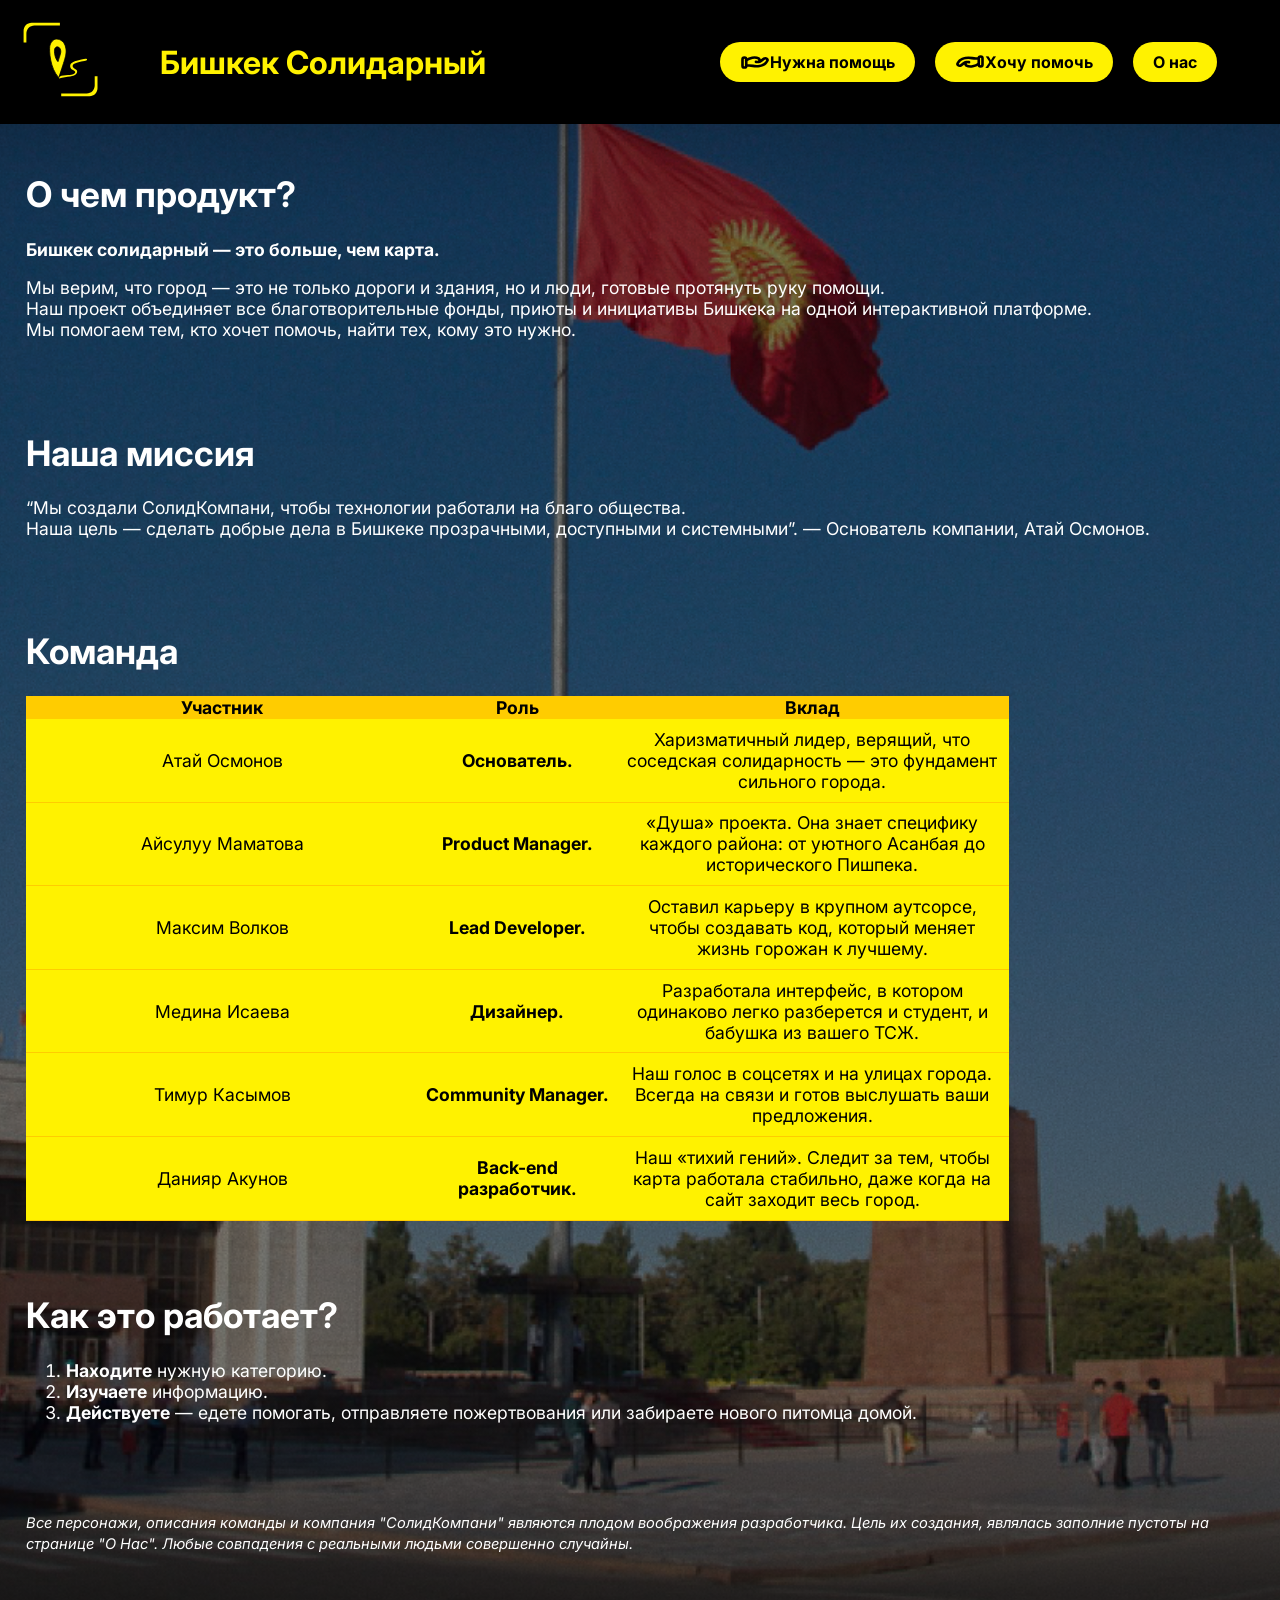
==== data/pages/about.html @ 1b4a011f "Добавление сайта Добавили в основном уже готовый сайт. В планах добавить мелочи для более лучшего ис" ====
<!DOCTYPE html>
<html lang="en">
<head>
    <meta charset="UTF-8">
    <meta name="viewport" content="width=device-width, initial-scale=1.0">
    <title>Бишкек Солидарный — О нас</title>
    <link rel="icon" type="image/x-icon" href="../image/site/logo.svg">
    <link rel="stylesheet" href="../../style.css">
    <!-- Шрифты для текстов -->
    <link rel="preconnect" href="https://fonts.googleapis.com">
    <link rel="preconnect" href="https://fonts.gstatic.com" crossorigin>
    <link href="https://fonts.googleapis.com/css2?family=Inter:ital,opsz,wght@0,14..32,100..900;1,14..32,100..900&display=swap" rel="stylesheet">
</head>
<body>
    <div class="one-block">
        <!-- 1. Хедер с лого и кнопками -->
        <header class="header">
            <div class="name-logo">
                <div class="logo">
                    <a href="../../index.html">
                        <img src="../image/site/logo.svg" width=80px>
                    </a>
                </div><h1>Бишкек Солидарный</h1>
            </div>
            <nav class="nav-buttons">
                <a href="./helpMe.html" class="btn-yellow">
                    <div class="btn-image">
                        <img src="../image/site/solar_hand-top.svg" width=30px>
                        Нужна помощь
                    </div>
                </a>
                <a href="./helpHim.html" class="btn-yellow">
                    <div class="btn-image">
                        <img src="../image/site/solar_hand-bottom.svg" width=30px>
                        Хочу помочь
                    </div>
                </a>
                <a href="./about.html" class="btn-yellow">О нас</a>
            </nav>
        </header>
        <!-- Блок ниже полностью выдуман, ничего что есть ниже не существует -->
        <div style="padding: 2%; font-size: 1.1em;">
            <div style="padding-bottom: 50px;">
                <h1>О чем продукт?</h1>
                <b>Бишкек солидарный — это больше, чем карта.</b>
                <p>Мы верим, что город — это не только дороги и здания, но и люди, готовые протянуть руку помощи.<br>
                    Наш проект объединяет все благотворительные фонды, приюты и инициативы Бишкека на одной интерактивной платформе.<br>
                    Мы помогаем тем, кто хочет помочь, найти тех, кому это нужно.</p>
            </div>

            <div style="padding-bottom: 50px;">
                <h1>Наша миссия</h1>
                <p><q>Мы создали СолидКомпани, чтобы технологии работали на благо общества.<br>
                    Наша цель — сделать добрые дела в Бишкеке прозрачными, доступными и системными</q>. — Основатель компании, Атай Осмонов.</p>
            </div>

            <div style="padding-bottom: 50px;">
                <h1>Команда</h1>
                <table class="markers-table" style="width: 80%; border-collapse: collapse;">
                    <thead>
                        <tr style="background: #ffcc00;">
                            <th style="width: 40%;">Участник</th>
                            <th style="width: 20%;">Роль</th>
                            <th>Вклад</th>
                        </tr>
                    </thead>
                    <tbody id="table-body" style="text-align: center;">
                        <tr>
                            <td>Атай Осмонов</td>
                            <td><b>Основатель.</b></td>
                            <td style="padding: 1%;">Харизматичный лидер, верящий, что соседская солидарность — это фундамент сильного города.</td>
                        </tr>
                        <tr>
                            <td>Айсулуу Маматова</td>
                            <td><b>Product Manager.</b></td>
                            <td style="padding: 1%;">«Душа» проекта. Она знает специфику каждого района: от уютного Асанбая до исторического Пишпека.</td>
                        </tr>
                        <tr>
                            <td>Максим Волков</td>
                            <td><b>Lead Developer.</b></td>
                            <td style="padding: 1%;">Оставил карьеру в крупном аутсорсе, чтобы создавать код, который меняет жизнь горожан к лучшему.</td>
                        </tr>
                        <tr>
                            <td>Медина Исаева</td>
                            <td><b>Дизайнер.</b></td>
                            <td style="padding: 1%;">Разработала интерфейс, в котором одинаково легко разберется и студент, и бабушка из вашего ТСЖ.</td>
                        </tr>
                        <tr>
                            <td>Тимур Касымов</td>
                            <td><b>Community Manager.</b></td>
                            <td style="padding: 1%;">Наш голос в соцсетях и на улицах города. Всегда на связи и готов выслушать ваши предложения.</td>
                        </tr>
                        <tr>
                            <td>Данияр Акунов</td>
                            <td><b>Back-end разработчик.</b></td>
                            <td style="padding: 1%;">Наш «тихий гений». Следит за тем, чтобы карта работала стабильно, даже когда на сайт заходит весь город.</td>
                        </tr>
                    </tbody>
                </table>
            </div>

            <div style="padding-bottom: 50px;">
                <h1>Как это работает?</h1>
                <ol style="padding-bottom: 20px;">
                    <li><b>Находите</b> нужную категорию.</li>
                    <li><b>Изучаете</b> информацию.</li>
                    <li><b>Действуете</b> — едете помогать, отправляете пожертвования или забираете нового питомца домой.</li>
                </ol>
            </div>

            <small><i>Все персонажи, описания команды и компания "СолидКомпани" являются плодом воображения разработчика. Цель их создания, являлась заполние пустоты на странице "О Нас". Любые совпадения с реальными людьми совершенно случайны.</i></small>
        </div>
    
    <script src="../../main.js" defer></script>
</body>
</html>
---- style.css ----
* {
    box-sizing: border-box;
}

html, body {
    overflow-x: hidden; /* Запрещает горизонтальную прокрутку */
    width: 100%;
    margin: 0;
    padding: 0;
}

body {
    font-family: 'Inter', sans-serif;
    background-color: black;
    color: white;
}

.one-block {
    background-image: linear-gradient(rgba(0, 0, 0, 0.5), rgba(0, 0, 0, 0.5)), url(data/image/site/bishkek1.png);
    background-size: cover;
    background-position: center center;
    background-repeat: no-repeat;
    width: 100%;
    /* height: 100vh; */
    height: auto;
    min-height: 100vh; /* Пусть тянется, если контента много */
    padding-bottom: 50px; /* Добавим места снизу */
}

.one-block.map-page {
    height: 100vh; 
}

/* Плашка сверху(Я забыл название) */
.header {
    background-color: black;
    color:#fff200;
    display: flex;
    justify-content: space-between;
    position: sticky;
    top: 0;
    z-index: 1002;

}

.logo {
    margin-right: 40px;
    padding: 20px;
}

.name-logo {
    display: flex;
    align-items: center;
}

.nav-buttons {
    display: flex;
    align-items: center;
    gap: 20px;
    margin-right: 7vh;
}

.btn-yellow {
    display: inline-block;
    text-decoration: none;  
    background-color: #fff200;
    color: black;
    border-radius: 20px;
    padding: 10px 20px;
    font-weight: bold;
    text-align: center;
    cursor: pointer;
    transition: background-color 0.3s;
}

.btn-yellow:hover {
    background-color: #ffaa00;
}

.btn-image {
    display: flex;
    justify-content: center;
    align-items: center;
}

/* Главный экран */
.hero {
    margin: 40px;
}

.steps {
    margin-top: 50px;
    display: flex;
    justify-content: space-evenly;
    
}

.step-card {
    min-width: 25%;
    max-width: 25%;
    font-size: 1.5em;
    display: flex;
    flex-direction: column;
    background: rgba(255, 255, 255, 0.1);
    backdrop-filter: blur(10px);
    border: 1px solid rgba(255, 255, 255, 0.2);
    border-radius: 30px;
    padding: 30px;
}

.zag {
    display: flex;
    justify-content: center;
    align-items: center;
    margin-bottom: 4vh;
}

.mini-image {
    width: 4vh;
    margin-right: 3vh;
}

/* Актуальные сборы */

/* Контейнер для заголовка, чтобы центрировать его */
.title-container {
    margin-top: 10vh;
    text-align: center;
    width: 100%;
}

.section-title {
    background-color: #fff200;
    color: black;
    padding: 15px 40px;
    border-radius: 50px;
    display: inline-block;
    width: 80%;
    margin: 40px auto;
    font-weight: bold;
}

.slider {
    display: flex;
    justify-content: center;
    align-items: center;
}

.cards-wrapper {
    display: flex;
    gap: 30px;
}

.yellow-card {
    background-color: #fff200;
    color: black;
    width: 250px;
    padding: 20px;
    border-radius: 30px; 
    display: flex;
    flex-direction: column;
    align-items: center;
    text-align: center;
}

.white-square {
    background-color: white;
    width: 100%;
    aspect-ratio: 1 / 1;
    border-radius: 20px;
    margin-bottom: 15px;
}

.yellow-card h3 {
    margin: 10px 0;
    font-size: 1.2em;
}

.yellow-card p {
    font-size: 0.9em;
}


.arrow {
    background-color: #fff200;
    border: none;
    border-radius: 50%;
    width: 40px;
    height: 40px;
    cursor: pointer;
    font-weight: bold;
    margin: 2%;
}

/* Статистика */
.stats-grid {
    display: flex;
    justify-content: center;
}

.stat-item {
    background-color: #fff200;
    color: black;
    border-radius: 30px;
    display: flex;
    flex-direction: column;
    align-items: center;
    text-align: center;
    margin-right: 4vw;
    min-width: 15vw;
}

.stat-item b {
    font-size: 2em;
}

.stat-item p {
    font-size: 1.2em;
}

/* Консультация */

.feedback-container {
    display: flex;
    justify-content: center;
}

.feedback-form {
    background-color: #fff200;
    color: black;
    border-radius: 30px;
    display: flex;
    flex-direction: row;
    align-items: flex-start;
    padding: 30px;
    gap: 20px;
}

.name-go {
    display: flex;
    flex-direction: column;
    gap: 10px;
    width: 250px;
}

.name-go input, 
.feedback-form textarea {
    padding: 10px;
    border-radius: 10px;
    border: 1px solid #ccc;
}

.feedback-form textarea {
    height: 100px;
    flex-grow: 1;
}

/* Подвал */
.footer {
    margin-top: 10vh;
    background-color: #fff200;
    color:black;
    display: flex;
    justify-content: space-between;
}

.company {
    display: flex;
    flex-direction: column;
    align-items: center;
}

.name-logo-foot {
    display: flex;
    align-items: center;
    background-color: black;
    color: #fff200;
    border-radius: 30px;
    margin: 20px;
}

.contacts {
    display: flex;
    flex-direction: column;
    margin: 20px;
    margin-right: 50px;
}

.form-container {
    display: none;
    position: absolute;
    top: 20%;
    left: 50%;
    transform: translate(-50%, -20%);
    z-index: 1000;
    background: #fff200;
    color: black;
    padding: 20px;
    border-radius: 8px;
    box-shadow: 0 2px 10px rgba(0,0,0,0.3);
}

/* Таблица */
.markers-table {
    width: 100%;
    border-collapse: collapse;
    background: #fff200;
    color: black;
}

.edit-modal {
    display:none;
    position: fixed;
    top: 50%;
    left: 50%;
    transform: translate(-50%, -50%);
    background: white;
    padding: 20px;
    border: 2px solid black; 
    z-index: 2000;
}

.markers-table td {
    border-bottom: 1px solid #ffcc00; /* линии как "----" */
    padding: 15px 5px; /* Увеличиваем отступы, чтобы текст не прилипал к линиям */
}

.markers-table tr:hover {
    background-color: #fff950; /* Подсветка при наведении, чтобы было еще удобнее */
}

/* Вопросы */
.quiz-card {
    max-width: 600px;
    margin: 50px auto;
    padding: 30px;
    background: black;
    border-radius: 15px;
    box-shadow: 0 4px 15px rgba(0,0,0,0.1);
    text-align: center;
}
.option-btn {
    display: block;
    width: 100%;
    padding: 15px;
    margin: 10px 0;
    background: #fdf2a4; /* Твой желтый */
    border: none;
    border-radius: 8px;
    cursor: pointer;
    font-size: 16px;
    transition: 0.3s;
}
.option-btn:hover { background: #f7e04b; }
.fund-result {
    border-left: 5px solid #f7e04b;
    padding: 15px;
    margin: 15px 0;
    background: #888888;
    text-align: left;
}


/* Телефон */
/* Стили для телефона (экран меньше 768px) */
@media (max-width: 768px) {
    .header {
        flex-direction: column; /* Шапка в два этажа */
        align-items: center;
        padding-bottom: 15px;
    }

    .nav-buttons {

        margin-right: 0; /* Убираем отступ, центрируем */
        flex-wrap: wrap; /* Кнопки переносятся, если не влезают */
        justify-content: center;
        gap: 10px;
    }

    .name-logo h1 {
        font-size: 1.2rem;
    }

    .logo {
        margin-right: auto;
        padding: 1%;
    }

    .btn-yellow {
        padding: 8px 15px;
        font-size: 14px;
        flex: 0;
        max-width: 150px;
    }

    /* Главный экран: карточки шагов в колонку */
    .steps {
        flex-direction: column;
        align-items: center;
        gap: 20px;
        width: 100%;
        padding: 0 20px;
    }

    .step-card {
        width: 100%;
        min-width: 100%;
        max-width: 100%;
        font-size: 1em;
        padding: 20px;
        /* box-sizing: border-box; */
    }

    /* Статистика в колонку */
    .stats-grid {
        flex-direction: column;
        align-items: center;
        gap: 15px;
    }

    .stat-item {
        width: 80%; /* Широкие плашки на мобилке */
        margin-right: 0;
    }

    .hero {
        margin: 15px; /* Уменьшаем внешние отступы */
    }

    .zag {
        font-size: 1.2em;
        margin-bottom: 15px;
    }

    .mini-image {
        width: 30px; /* Фиксированный размер иконки, чтобы не прыгала */
        margin-right: 15px
    }

    .feedback-form {
        flex-direction: column-reverse; /* Всё в один столбик */
        width: 90%;
    }

    .name-go {
        width: 100%;
    }

    .feedback-form textarea {
        width: 100%;
        min-height: 150px;
    }

    .cards-wrapper {
        flex-direction: column; /* Просто выстроим их в ряд для начала */
        align-items: center;
    }
    
    .yellow-card {
        width: 80%; /* На весь экран телефона */
    }

    .arrow {
        display: none; /* Стрелки на мобильном слайдере в таком виде не нужны */
    }
    
    /* Подвал */
    .footer {
        flex-direction: column;
        align-items: center;
        justify-content: center;
        padding: 20px 0;
    }

    .company {
        display: flex;
        flex-direction: column;
        align-items: center;
    }

    .name-logo-foot {
        margin: 10px 0;
        width: 90%;
        justify-content: center;
    }

    .contacts {
        margin-top: 20px;
        margin-right: 0;
    }

    .form-container {
        display: none;
        position: absolute;
        top: 20%;
        left: 50%;
        transform: translate(-50%, -20%);
        z-index: 1000;
        background: #fff200;
        color: black;
        padding: 20px;
        border-radius: 8px;
        box-shadow: 0 2px 10px rgba(0,0,0,0.3);
    }
}
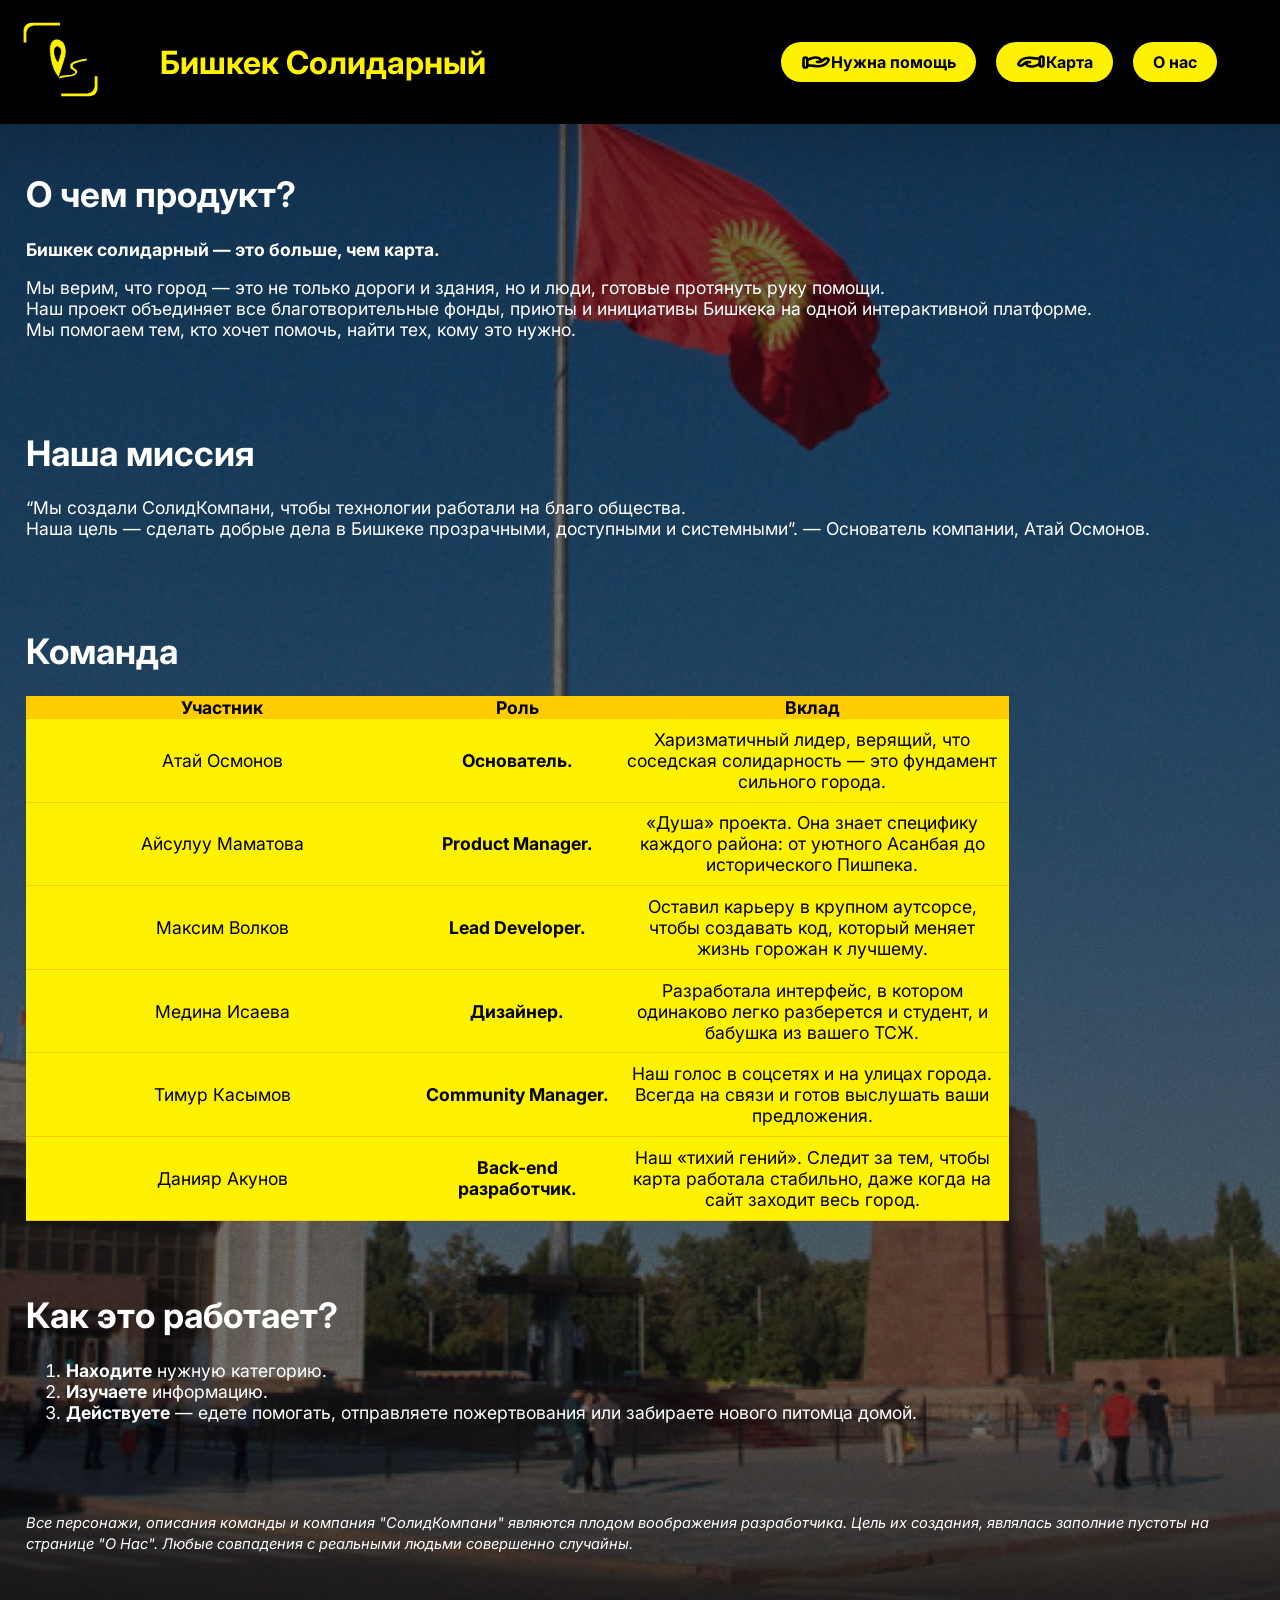
==== commit 28989c06: "Обновление. - Добавили свои иконки для карты. - Изменили "Хочу помочь" на "Карта". - Добавили катего" ====
--- a/data/pages/about.html
+++ b/data/pages/about.html
@@ -32,7 +32,7 @@
                 <a href="./helpHim.html" class="btn-yellow">
                     <div class="btn-image">
                         <img src="../image/site/solar_hand-bottom.svg" width=30px>
-                        Хочу помочь
+                        Карта
                     </div>
                 </a>
                 <a href="./about.html" class="btn-yellow">О нас</a>
--- a/style.css
+++ b/style.css
@@ -21,7 +21,6 @@
     background-position: center center;
     background-repeat: no-repeat;
     width: 100%;
-    /* height: 100vh; */
     height: auto;
     min-height: 100vh; /* Пусть тянется, если контента много */
     padding-bottom: 50px; /* Добавим места снизу */
@@ -40,7 +39,6 @@
     position: sticky;
     top: 0;
     z-index: 1002;
-
 }
 
 .logo {
@@ -48,14 +46,28 @@
     padding: 20px;
 }
 
-.name-logo {
+.name-logo,
+.nav-buttons,
+.btn-image,
+.zag,
+.slider,
+.yellow-card,
+.stat-item,
+.company,
+.name-logo-foot {
     display: flex;
     align-items: center;
 }
 
+.btn-image,
+.zag,
+.slider,
+.feedback-container,
+.stats-grid {
+    justify-content: center;
+}
+
 .nav-buttons {
-    display: flex;
-    align-items: center;
     gap: 20px;
     margin-right: 7vh;
 }
@@ -77,11 +89,6 @@
     background-color: #ffaa00;
 }
 
-.btn-image {
-    display: flex;
-    justify-content: center;
-    align-items: center;
-}
 
 /* Главный экран */
 .hero {
@@ -92,7 +99,6 @@
     margin-top: 50px;
     display: flex;
     justify-content: space-evenly;
-    
 }
 
 .step-card {
@@ -109,9 +115,6 @@
 }
 
 .zag {
-    display: flex;
-    justify-content: center;
-    align-items: center;
     margin-bottom: 4vh;
 }
 
@@ -120,8 +123,8 @@
     margin-right: 3vh;
 }
 
+
 /* Актуальные сборы */
-
 /* Контейнер для заголовка, чтобы центрировать его */
 .title-container {
     margin-top: 10vh;
@@ -140,12 +143,6 @@
     font-weight: bold;
 }
 
-.slider {
-    display: flex;
-    justify-content: center;
-    align-items: center;
-}
-
 .cards-wrapper {
     display: flex;
     gap: 30px;
@@ -157,9 +154,7 @@
     width: 250px;
     padding: 20px;
     border-radius: 30px; 
-    display: flex;
     flex-direction: column;
-    align-items: center;
     text-align: center;
 }
 
@@ -179,7 +174,6 @@
 .yellow-card p {
     font-size: 0.9em;
 }
-
 
 .arrow {
     background-color: #fff200;
@@ -192,19 +186,19 @@
     margin: 2%;
 }
 
+
 /* Статистика */
-.stats-grid {
-    display: flex;
-    justify-content: center;
+.stats-grid,
+.feedback-container,
+.contacts {
+    display: flex;
 }
 
 .stat-item {
     background-color: #fff200;
     color: black;
     border-radius: 30px;
-    display: flex;
     flex-direction: column;
-    align-items: center;
     text-align: center;
     margin-right: 4vw;
     min-width: 15vw;
@@ -218,12 +212,8 @@
     font-size: 1.2em;
 }
 
+
 /* Консультация */
-
-.feedback-container {
-    display: flex;
-    justify-content: center;
-}
 
 .feedback-form {
     background-color: #fff200;
@@ -238,9 +228,14 @@
 
 .name-go {
     display: flex;
-    flex-direction: column;
     gap: 10px;
     width: 250px;
+}
+
+.name-go,
+.company,
+.contacts {
+    flex-direction: column;
 }
 
 .name-go input, 
@@ -264,15 +259,7 @@
     justify-content: space-between;
 }
 
-.company {
-    display: flex;
-    flex-direction: column;
-    align-items: center;
-}
-
 .name-logo-foot {
-    display: flex;
-    align-items: center;
     background-color: black;
     color: #fff200;
     border-radius: 30px;
@@ -280,8 +267,6 @@
 }
 
 .contacts {
-    display: flex;
-    flex-direction: column;
     margin: 20px;
     margin-right: 50px;
 }
@@ -360,18 +345,59 @@
     text-align: left;
 }
 
+/* Логин */
+.login-container {
+    max-width: 400px;
+    margin: 100px auto; 
+    padding: 20px;
+    border: 1px solid #ccc;
+    border-radius: 10px;
+    text-align: center;
+}
+
+input {
+    width: 90%;
+    padding: 10px;
+    margin: 10px 0;
+}
+
+.btn-google {
+    background: #db4437;
+    color: white;
+    border: none;
+    padding: 10px;
+    cursor: pointer;
+    width: 95%;
+}
+
 
 /* Телефон */
 /* Стили для телефона (экран меньше 768px) */
 @media (max-width: 768px) {
+    .header,
+    .steps,
+    .stats-grid,
+    .cards-wrapper,
+    .footer,
+    .company {
+        flex-direction: column;
+    }
+
+    .header,
+    .steps,
+    .stats-grid,
+    .cards-wrapper,
+    .footer,
+    .company {
+        align-items: center;
+    }
+
+
     .header {
-        flex-direction: column; /* Шапка в два этажа */
-        align-items: center;
         padding-bottom: 15px;
     }
 
     .nav-buttons {
-
         margin-right: 0; /* Убираем отступ, центрируем */
         flex-wrap: wrap; /* Кнопки переносятся, если не влезают */
         justify-content: center;
@@ -396,8 +422,6 @@
 
     /* Главный экран: карточки шагов в колонку */
     .steps {
-        flex-direction: column;
-        align-items: center;
         gap: 20px;
         width: 100%;
         padding: 0 20px;
@@ -409,13 +433,10 @@
         max-width: 100%;
         font-size: 1em;
         padding: 20px;
-        /* box-sizing: border-box; */
     }
 
     /* Статистика в колонку */
     .stats-grid {
-        flex-direction: column;
-        align-items: center;
         gap: 15px;
     }
 
@@ -451,11 +472,6 @@
         width: 100%;
         min-height: 150px;
     }
-
-    .cards-wrapper {
-        flex-direction: column; /* Просто выстроим их в ряд для начала */
-        align-items: center;
-    }
     
     .yellow-card {
         width: 80%; /* На весь экран телефона */
@@ -467,16 +483,12 @@
     
     /* Подвал */
     .footer {
-        flex-direction: column;
-        align-items: center;
         justify-content: center;
         padding: 20px 0;
     }
 
     .company {
         display: flex;
-        flex-direction: column;
-        align-items: center;
     }
 
     .name-logo-foot {
